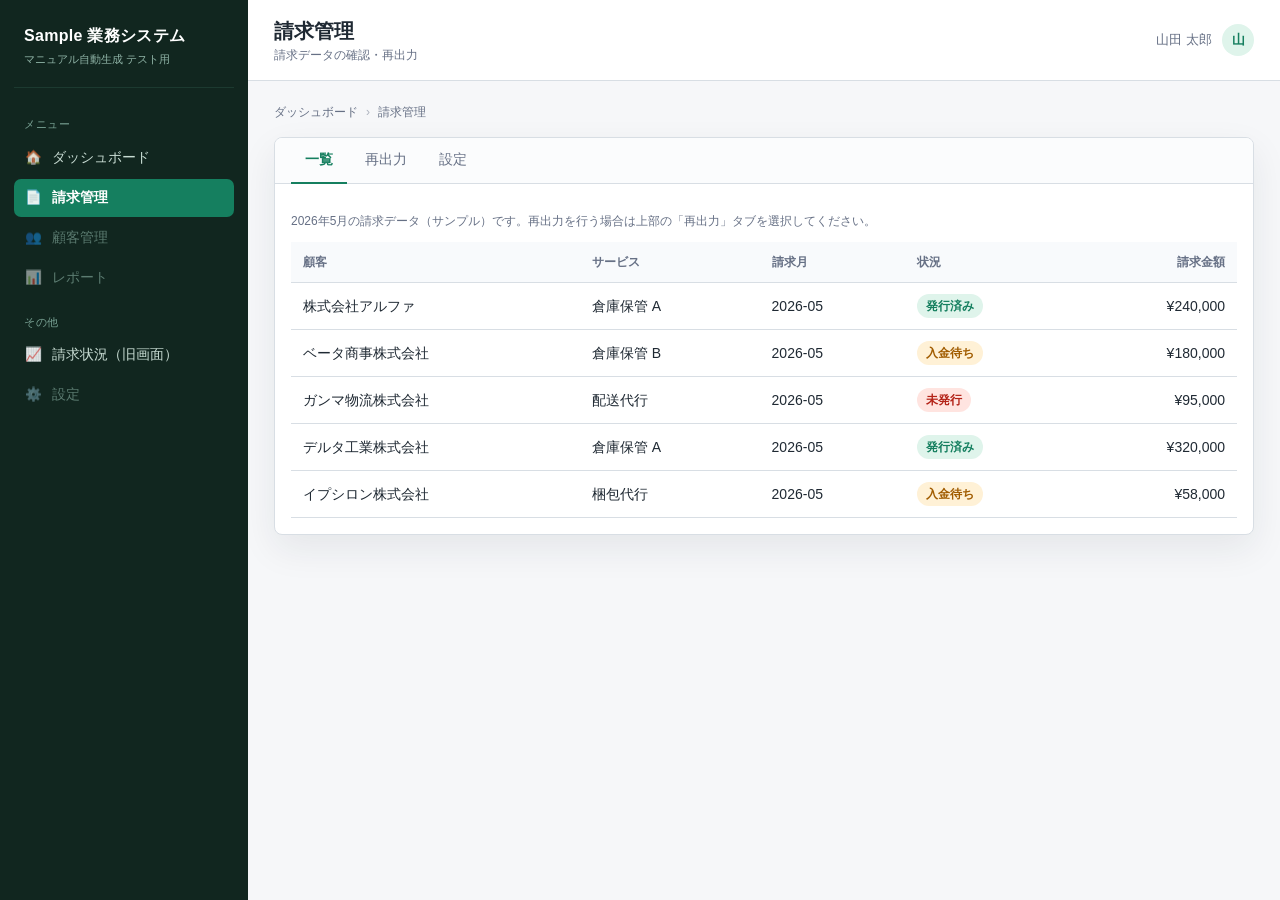
==== billing.html @ 2ffb5514 "add page" ====
<!doctype html>
<html lang="ja">
<head>
  <meta charset="utf-8">
  <meta name="viewport" content="width=device-width, initial-scale=1">
  <title>請求管理 | サンプル業務システム</title>
  <link rel="stylesheet" href="assets/app.css">
</head>
<body>
  <div class="layout">
    <aside class="sidebar">
      <div class="sidebar-brand">
        <strong>Sample 業務システム</strong>
        <span>マニュアル自動生成 テスト用</span>
      </div>
      <div class="nav-section">メニュー</div>
      <a class="nav-item" href="home.html"><span class="ic">🏠</span> ダッシュボード</a>
      <a class="nav-item active" href="billing.html"><span class="ic">📄</span> 請求管理</a>
      <a class="nav-item disabled" href="#"><span class="ic">👥</span> 顧客管理</a>
      <a class="nav-item disabled" href="#"><span class="ic">📊</span> レポート</a>
      <div class="nav-section">その他</div>
      <a class="nav-item" href="index.html"><span class="ic">📈</span> 請求状況（旧画面）</a>
      <a class="nav-item disabled" href="#"><span class="ic">⚙️</span> 設定</a>
    </aside>

    <div class="content">
      <header class="topbar">
        <div>
          <h1>請求管理</h1>
          <div class="sub">請求データの確認・再出力</div>
        </div>
        <div class="user"><span>山田 太郎</span><span class="avatar">山</span></div>
      </header>
      <main class="main">
        <nav class="breadcrumb">
          <a href="home.html">ダッシュボード</a><span class="sep">›</span>
          <span>請求管理</span>
        </nav>

        <div class="panel">
          <div class="tabs" id="tabs">
            <div class="tab active" data-tab="list">一覧</div>
            <div class="tab" data-tab="reoutput">再出力</div>
            <div class="tab" data-tab="settings">設定</div>
          </div>

          <!-- 一覧タブ -->
          <div class="panel-body tab-panel" data-panel="list">
            <p class="note">2026年5月の請求データ（サンプル）です。再出力を行う場合は上部の「再出力」タブを選択してください。</p>
            <div class="table-wrap">
              <table>
                <thead><tr><th>顧客</th><th>サービス</th><th>請求月</th><th>状況</th><th class="amount">請求金額</th></tr></thead>
                <tbody>
                  <tr><td>株式会社アルファ</td><td>倉庫保管 A</td><td>2026-05</td><td><span class="badge badge-paid">発行済み</span></td><td class="amount">¥240,000</td></tr>
                  <tr><td>ベータ商事株式会社</td><td>倉庫保管 B</td><td>2026-05</td><td><span class="badge badge-waiting">入金待ち</span></td><td class="amount">¥180,000</td></tr>
                  <tr><td>ガンマ物流株式会社</td><td>配送代行</td><td>2026-05</td><td><span class="badge badge-unissued">未発行</span></td><td class="amount">¥95,000</td></tr>
                  <tr><td>デルタ工業株式会社</td><td>倉庫保管 A</td><td>2026-05</td><td><span class="badge badge-paid">発行済み</span></td><td class="amount">¥320,000</td></tr>
                  <tr><td>イプシロン株式会社</td><td>梱包代行</td><td>2026-05</td><td><span class="badge badge-waiting">入金待ち</span></td><td class="amount">¥58,000</td></tr>
                </tbody>
              </table>
            </div>
          </div>

          <!-- 再出力タブ -->
          <div class="panel-body tab-panel" data-panel="reoutput" hidden>
            <div class="hint">🖨️ 請求データの再出力を行います。対象を選択し、プレビューで確認してから実行します。<strong>業務には影響しません。</strong></div>
            <p class="note">操作は次の流れで進みます： 対象選択 → プレビュー確認 → 実行 → 完了</p>
            <div class="toolbar">
              <span class="note">再出力対象： 2026年5月 請求データ</span>
              <a class="btn btn-primary" href="reoutput-select.html">対象を選んで再出力する →</a>
            </div>
          </div>

          <!-- 設定タブ -->
          <div class="panel-body tab-panel" data-panel="settings" hidden>
            <div class="form-row"><label>デフォルト出力形式</label><select class="field"><option>PDF</option><option>CSV</option></select></div>
            <div class="form-row"><label>出力先フォルダ</label><input class="field" value="/exports/billing" readonly></div>
            <div class="form-row"><label>自動採番</label><select class="field"><option>有効</option><option>無効</option></select></div>
            <p class="note" style="margin-top:14px;">※ サンプルのため設定の保存はできません。</p>
          </div>
        </div>
      </main>
    </div>
  </div>

  <script>
    const tabs = document.getElementById("tabs");
    const panels = document.querySelectorAll(".tab-panel");
    function activate(name) {
      tabs.querySelectorAll(".tab").forEach(t => t.classList.toggle("active", t.dataset.tab === name));
      panels.forEach(p => p.hidden = (p.dataset.panel !== name));
    }
    tabs.addEventListener("click", (e) => {
      const tab = e.target.closest(".tab");
      if (tab) { activate(tab.dataset.tab); history.replaceState(null, "", "#" + tab.dataset.tab); }
    });
    // ダッシュボードから #reoutput で来た場合は再出力タブを開く
    if (location.hash === "#reoutput") activate("reoutput");
  </script>
</body>
</html>
---- assets/app.css ----
/* 共通スタイル — マニュアル自動生成テスト用サンプル業務システム */
:root {
  --bg: #f6f7f9;
  --surface: #ffffff;
  --text: #1f2933;
  --muted: #667085;
  --line: #d8dee4;
  --green: #157f5f;
  --green-soft: #dff4eb;
  --blue: #1f6feb;
  --blue-soft: #e8f1ff;
  --amber: #a15c00;
  --amber-soft: #fff1d6;
  --red: #b42318;
  --red-soft: #ffe4e0;
  --sidebar: #11261f;
  --sidebar-soft: #1c3a30;
  --shadow: 0 14px 36px rgba(31, 41, 51, 0.08);
}
* { box-sizing: border-box; }
body {
  margin: 0;
  background: var(--bg);
  color: var(--text);
  font-family: -apple-system, BlinkMacSystemFont, "Segoe UI", "Noto Sans JP", sans-serif;
  font-size: 14px;
  line-height: 1.5;
}
a { color: inherit; text-decoration: none; }

/* レイアウト */
.layout { display: grid; grid-template-columns: 248px minmax(0, 1fr); min-height: 100vh; }

/* サイドバー */
.sidebar {
  background: var(--sidebar);
  color: #d7e6df;
  padding: 18px 14px;
  position: sticky;
  top: 0;
  height: 100vh;
  overflow-y: auto;
}
.sidebar-brand { padding: 6px 10px 18px; border-bottom: 1px solid var(--sidebar-soft); margin-bottom: 14px; }
.sidebar-brand strong { display: block; font-size: 16px; color: #fff; letter-spacing: 0.3px; }
.sidebar-brand span { font-size: 11px; color: #8fb3a6; }
.nav-section { font-size: 11px; color: #79a294; text-transform: uppercase; letter-spacing: 0.6px; padding: 14px 10px 6px; }
.nav-item {
  display: flex; align-items: center; gap: 10px;
  padding: 9px 10px; border-radius: 7px; color: #c7dbd2;
  font-size: 13.5px; cursor: pointer; margin-bottom: 2px;
}
.nav-item:hover { background: var(--sidebar-soft); color: #fff; }
.nav-item.active { background: var(--green); color: #fff; font-weight: 600; }
.nav-item.disabled { color: #5b7b70; cursor: default; }
.nav-item.disabled:hover { background: transparent; color: #5b7b70; }
.nav-item.disabled .ic { opacity: 0.5; }
.nav-item .ic { width: 18px; text-align: center; opacity: 0.9; }

/* メインコンテンツ */
.content { min-width: 0; }
.topbar {
  display: flex; align-items: center; justify-content: space-between; gap: 18px;
  padding: 16px 26px; border-bottom: 1px solid var(--line); background: var(--surface);
  position: sticky; top: 0; z-index: 20;
}
.topbar h1 { margin: 0; font-size: 20px; }
.topbar .sub { color: var(--muted); font-size: 12px; }
.topbar .user { display: flex; align-items: center; gap: 10px; color: var(--muted); font-size: 13px; }
.avatar { width: 32px; height: 32px; border-radius: 50%; background: var(--green-soft); color: var(--green); display: grid; place-items: center; font-weight: 700; }
.main { padding: 22px 26px 36px; }

/* パンくず */
.breadcrumb { display: flex; align-items: center; gap: 8px; color: var(--muted); font-size: 12px; margin-bottom: 16px; }
.breadcrumb a:hover { color: var(--green); text-decoration: underline; }
.breadcrumb .sep { opacity: 0.5; }

/* ステップ表示 */
.steps { display: flex; flex-wrap: wrap; gap: 8px; margin-bottom: 20px; }
.step { display: flex; align-items: center; gap: 8px; padding: 8px 12px; border: 1px solid var(--line); border-radius: 999px; background: var(--surface); font-size: 12.5px; color: var(--muted); }
.step .num { width: 20px; height: 20px; border-radius: 50%; background: #eef1f4; color: var(--muted); display: grid; place-items: center; font-size: 11px; font-weight: 700; }
.step.active { border-color: var(--green); background: var(--green-soft); color: #07513b; font-weight: 600; }
.step.active .num { background: var(--green); color: #fff; }
.step.done { color: var(--green); }
.step.done .num { background: var(--green); color: #fff; }

/* カード/メトリクス */
.summary-grid { display: grid; grid-template-columns: repeat(4, minmax(160px, 1fr)); gap: 14px; margin-bottom: 18px; }
.metric { min-height: 108px; padding: 16px; border: 1px solid var(--line); border-radius: 8px; background: var(--surface); box-shadow: var(--shadow); }
.metric-label { color: var(--muted); font-size: 12px; }
.metric-value { margin-top: 8px; font-size: 26px; font-weight: 750; }
.metric-note { margin-top: 4px; color: var(--muted); font-size: 12px; }

.cards-grid { display: grid; grid-template-columns: repeat(auto-fill, minmax(240px, 1fr)); gap: 14px; }
.card-link { display: block; padding: 18px; border: 1px solid var(--line); border-radius: 10px; background: var(--surface); box-shadow: var(--shadow); transition: transform 0.08s ease, border-color 0.08s ease; }
.card-link:hover { transform: translateY(-2px); border-color: var(--green); }
.card-link .ic { font-size: 22px; }
.card-link h3 { margin: 10px 0 4px; font-size: 15px; }
.card-link p { margin: 0; color: var(--muted); font-size: 12.5px; }

/* パネル */
.panel { border: 1px solid var(--line); border-radius: 8px; background: var(--surface); box-shadow: var(--shadow); overflow: hidden; }
.panel-header { display: flex; align-items: center; justify-content: space-between; gap: 12px; padding: 14px 16px; border-bottom: 1px solid var(--line); }
.panel-title { margin: 0; font-size: 16px; }
.panel-body { padding: 16px; }

/* タブ */
.tabs { display: flex; gap: 4px; padding: 0 16px; border-bottom: 1px solid var(--line); background: #fbfcfd; }
.tab { padding: 12px 14px; font-size: 13.5px; color: var(--muted); cursor: pointer; border-bottom: 2px solid transparent; margin-bottom: -1px; }
.tab:hover { color: var(--text); }
.tab.active { color: var(--green); border-bottom-color: var(--green); font-weight: 600; }

/* テーブル */
.table-wrap { overflow: auto; }
table { width: 100%; border-collapse: collapse; }
th, td { padding: 11px 12px; border-bottom: 1px solid var(--line); text-align: left; vertical-align: middle; }
th { background: #f8fafc; color: var(--muted); font-size: 12px; font-weight: 700; }
td.amount, th.amount { text-align: right; }
td.check, th.check { width: 40px; text-align: center; }
tr:hover td { background: #f9fbfa; }
tr.selected td { background: var(--green-soft); }
.customer { display: grid; gap: 2px; }
.customer small { color: var(--muted); }
input[type="checkbox"] { width: 16px; height: 16px; cursor: pointer; accent-color: var(--green); }

/* バッジ */
.badge { display: inline-flex; align-items: center; min-height: 24px; padding: 3px 9px; border-radius: 999px; font-size: 12px; font-weight: 700; white-space: nowrap; }
.badge-paid { background: var(--green-soft); color: var(--green); }
.badge-waiting { background: var(--amber-soft); color: var(--amber); }
.badge-unissued { background: var(--red-soft); color: var(--red); }
.badge-invoice { background: var(--blue-soft); color: var(--blue); }

/* ボタン */
.btn { border: 1px solid var(--line); border-radius: 7px; padding: 9px 16px; background: var(--surface); color: var(--text); font: inherit; font-size: 13.5px; cursor: pointer; display: inline-flex; align-items: center; gap: 6px; }
.btn:hover { background: #f3f4f6; }
.btn-primary { border-color: var(--green); background: var(--green); color: #fff; }
.btn-primary:hover { background: #0f6d50; }
.btn-primary:disabled { border-color: var(--line); background: #f3f4f6; color: var(--muted); cursor: not-allowed; }
.btn-ghost { border-color: transparent; background: transparent; color: var(--green); }
.toolbar { display: flex; align-items: center; justify-content: space-between; gap: 12px; flex-wrap: wrap; margin-top: 18px; }

/* フォーム */
.form-row { display: grid; grid-template-columns: 160px 1fr; gap: 12px; align-items: center; padding: 12px 0; border-bottom: 1px dashed var(--line); }
.form-row label { color: var(--muted); font-size: 13px; }
select, .field { border: 1px solid var(--line); border-radius: 6px; padding: 9px 11px; font: inherit; background: var(--surface); }

/* プレビュー */
.preview-box { border: 1px solid var(--line); border-radius: 8px; padding: 18px; background: #fbfcfd; }
.preview-box dl { display: grid; grid-template-columns: 160px 1fr; gap: 10px 16px; margin: 0; }
.preview-box dt { color: var(--muted); font-size: 13px; }
.preview-box dd { margin: 0; font-weight: 600; }

/* 完了画面 */
.done-wrap { max-width: 560px; margin: 40px auto; text-align: center; }
.done-icon { width: 76px; height: 76px; border-radius: 50%; background: var(--green-soft); color: var(--green); font-size: 40px; display: grid; place-items: center; margin: 0 auto 18px; }
.done-wrap h2 { margin: 0 0 8px; font-size: 22px; }
.done-wrap p { color: var(--muted); margin: 0 0 22px; }
.done-actions { display: flex; gap: 10px; justify-content: center; }

.empty { padding: 30px 18px; color: var(--muted); text-align: center; }
.note { color: var(--muted); font-size: 12px; }
.hint { background: var(--blue-soft); color: #0b3b8c; border-radius: 8px; padding: 12px 14px; font-size: 13px; margin-bottom: 18px; }

@media (max-width: 900px) {
  .layout { grid-template-columns: 1fr; }
  .sidebar { position: static; height: auto; }
  .summary-grid { grid-template-columns: repeat(2, 1fr); }
  .form-row, .preview-box dl { grid-template-columns: 1fr; }
}
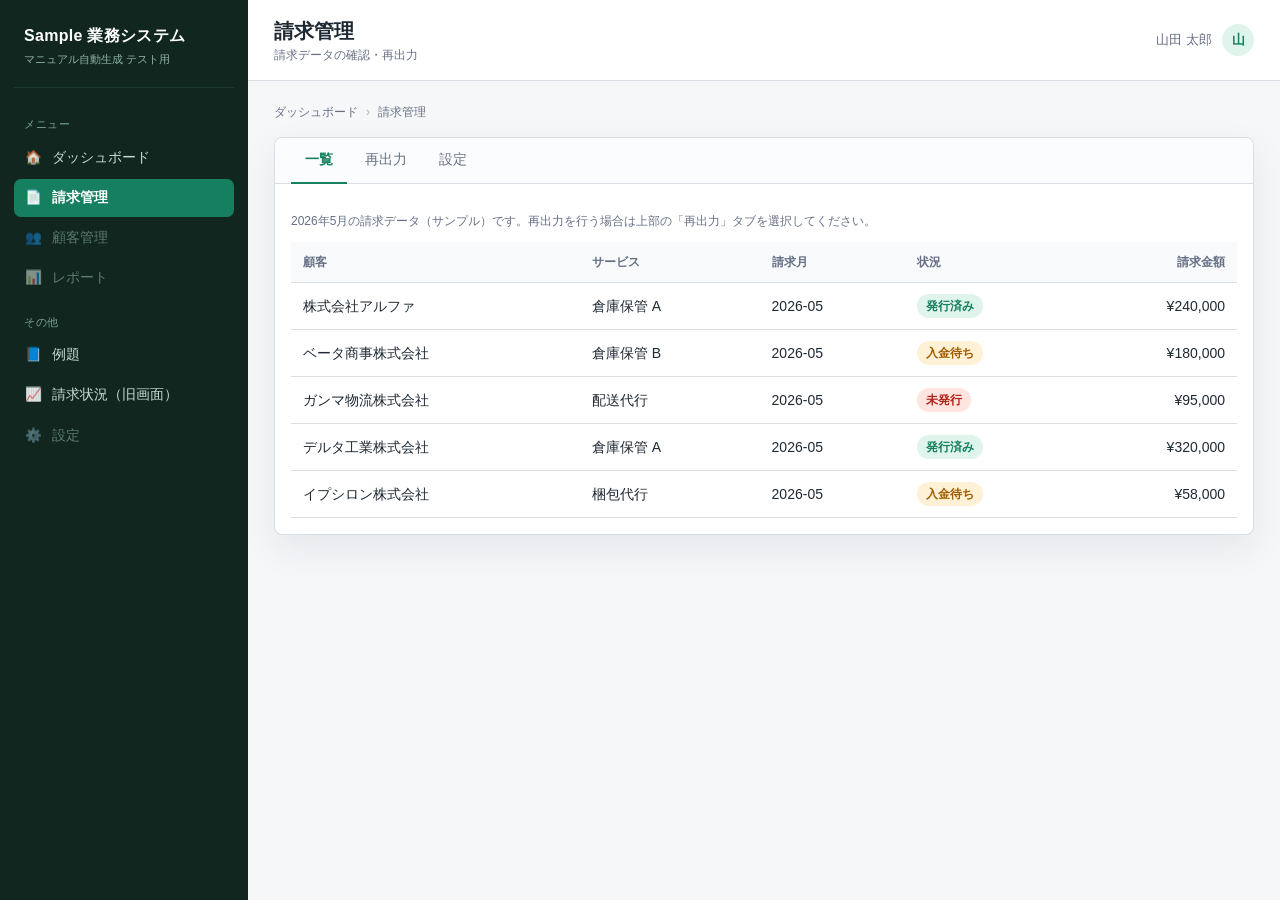
==== commit 92f3b2de: "a" ====
--- a/billing.html
+++ b/billing.html
@@ -19,6 +19,7 @@
       <a class="nav-item disabled" href="#"><span class="ic">👥</span> 顧客管理</a>
       <a class="nav-item disabled" href="#"><span class="ic">📊</span> レポート</a>
       <div class="nav-section">その他</div>
+      <a class="nav-item" href="guide.html"><span class="ic">📘</span> 例題</a>
       <a class="nav-item" href="index.html"><span class="ic">📈</span> 請求状況（旧画面）</a>
       <a class="nav-item disabled" href="#"><span class="ic">⚙️</span> 設定</a>
     </aside>
